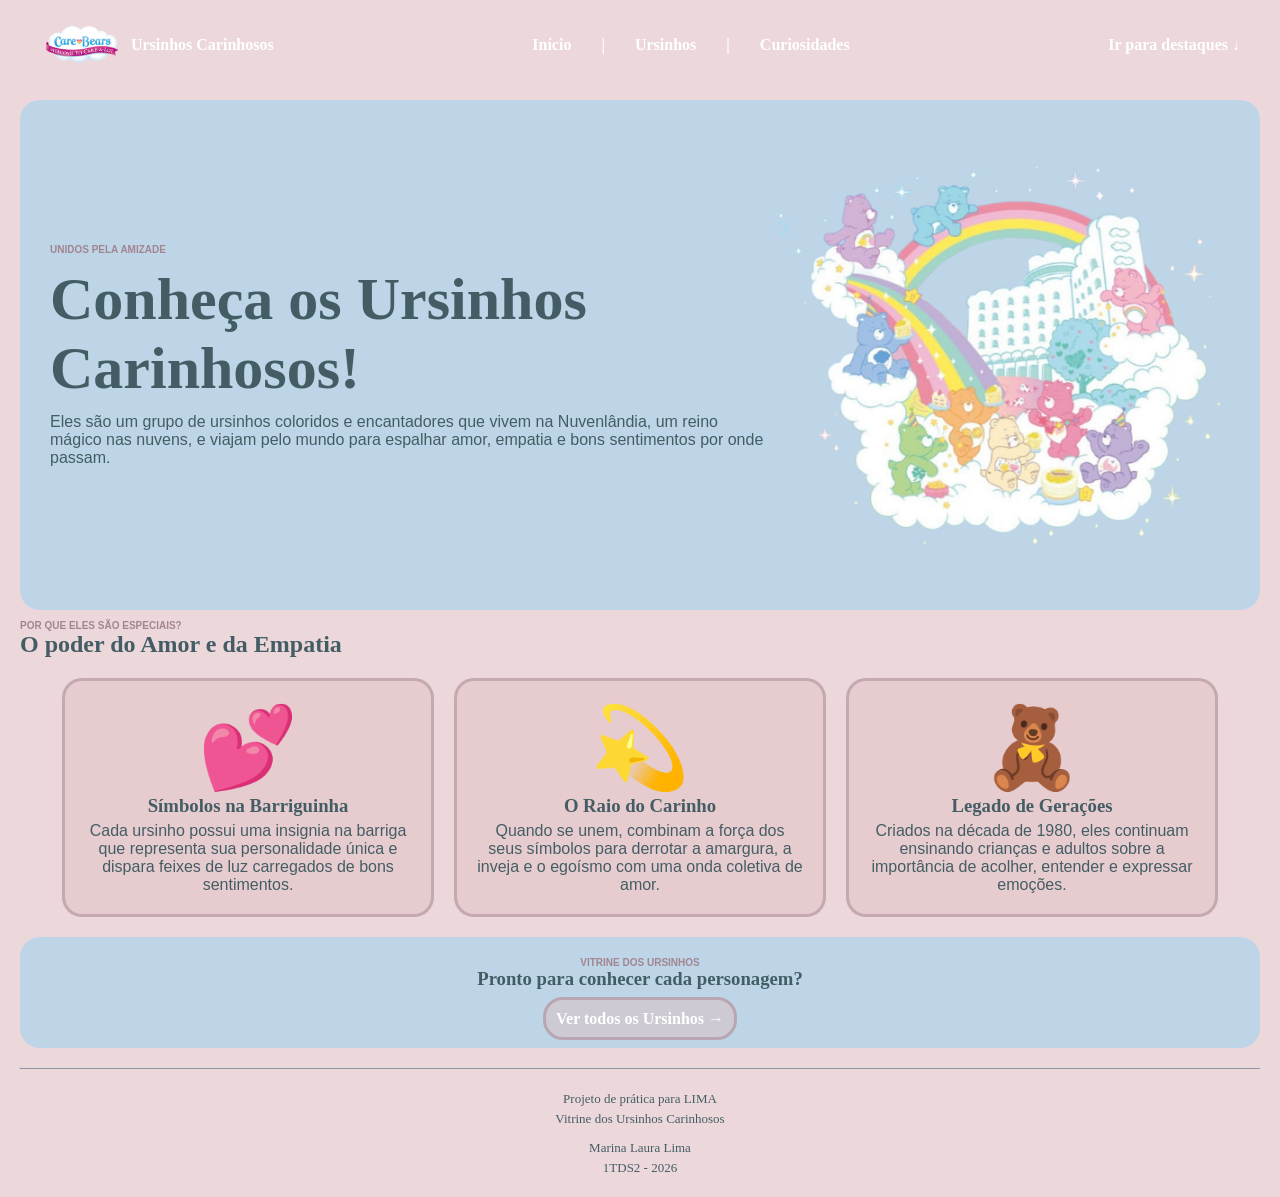
==== index.html @ b3a531c2 "feat: adiciona minissite com páginas de ursinhos e curiosidades incompletas" ====
<!DOCTYPE html>
<html lang="pt-BR">
    <head>
        <meta charset="UTF-8"/>
        <title>Vitrine dos Ursinhos Carinhosos</title>
        <link rel="stylesheet" href="css/style.css"/>
    </head>

    <body>
        <header>
            <section id="logo">
                <img src="assets/img/logo.png" alt="Logo dos Ursinhos Carinhosos"/>
                <p>Ursinhos Carinhosos</p>
            </section>
            <section id="opcoes">
                <a href="index.html">Início</a>
                <p>|</p>
                <a href="pages/ursinhos.html">Ursinhos</a>
                <p>|</p>
                <a href="pages/curiosidades.html">Curiosidades</a>
            </section>
            <section id="ir-para-destaques">
                <a href="#destaques">Ir para destaques ↓</a>
            </section>
        </header>

        <main>
            <section id="introducao">
                <article>
                    <p class="letras_pequenas">Unidos pela amizade</p>
                    <h1>Conheça os Ursinhos Carinhosos!</h1>
                    <p>Eles são um grupo de ursinhos coloridos e encantadores que vivem na Nuvenlândia, um reino mágico nas nuvens, e viajam pelo mundo para espalhar amor, empatia e bons sentimentos por onde passam.</p>
                </article>
                <img src="assets/img/icon.png" alt="Foto dos ursinhos carinhosos na Nuvenlândia"/>
            </section>
            <section id="destaques">
                <article>
                    <p class="letras_pequenas">Por que eles são especiais?</p>
                    <h2>O poder do Amor e da Empatia</h2>
                </article>
                <section id="motivos">
                    <article class="motivo">
                        <span class="emoji">💕</span>
                        <h3>Símbolos na Barriguinha</h3>
                        <p>Cada ursinho possui uma insignia na barriga que representa sua personalidade única e dispara feixes de luz carregados de bons sentimentos.</p>
                    </article>
                    <article class="motivo">
                        <span class="emoji">💫</span>
                        <h3>O Raio do Carinho</h3>
                        <p>Quando se unem, combinam a força dos seus símbolos para derrotar a amargura, a inveja e o egoísmo com uma onda coletiva de amor.</p>
                    </article>
                    <article class="motivo">
                        <span class="emoji">🧸</span>
                        <h3>Legado de Gerações</h3>
                        <p>Criados na década de 1980, eles continuam ensinando crianças e adultos sobre a importância de acolher, entender e expressar emoções.</p>
                    </article>
                </section>
            </section>
            <section id="ir-para-personagens">
                <p class="letras_pequenas">Vitrine dos Ursinhos</p>
                <h3>Pronto para conhecer cada personagem?</h3>
                <a href="pages/ursinhos.html">Ver todos os Ursinhos →</a>
            </section>
        </main>

        <footer>
            <hr>
            <p>Projeto de prática para LIMA</p>
            <p>Vitrine dos Ursinhos Carinhosos</p>
            <section id="identificacao">
                <p>Marina Laura Lima</p>
                <p>1TDS2 - 2026 </p>
            </section>
        </footer>
    </body>
</html>
---- css/style.css ----
* {
    padding: 0;
    margin: 0;
    box-sizing: border-box;
}

body {
    background-color: rgb(236, 216, 219);
    margin: 20px;
    font-family: Georgia, 'Times New Roman', Times, serif;
    color: rgb(68, 93, 100);
}

header {
    display: flex;
    justify-content: space-between;
    margin-left: 20px;
    margin-right: 20px;
    align-items: center;
}

a {
    text-decoration: none;
    color: rgb(255, 255, 255);
}

a:hover {
    color: rgb(163, 133, 145);
}

#logo {
    display: flex;
    align-items: center;
    font-weight: bold;
    color: rgb(255, 255, 255);
}

#logo img {
    height: 50px;
}

#opcoes {
    color: white;
    display: flex;
    gap: 30px;
    font-weight: bold;
}

#ir-para-destaques {
    font-weight: bold;
}

.letras_pequenas {
    font-family: 'Segoe UI', Tahoma, Geneva, Verdana, sans-serif;
    font-weight: bold;
    text-transform: uppercase;
    font-size: x-small;
    color: rgb(163, 133, 145);
}

#introducao {
    background-color: rgba(170, 212, 236, 0.7);
    border-radius: 20px;
    padding: 30px;
    display: flex;
    justify-content: space-between;
    align-items: center;
    gap: 10px;
    margin-top: 30px;
    margin-bottom: 10px;
}

#introducao h1 {
    font-size: 60px;
    margin-top: 10px;
    margin-bottom: 10px;
}

#introducao p {
    font-family: 'Segoe UI', Tahoma, Geneva, Verdana, sans-serif;
}

#introducao img {
    width: 450px;
    height: 450px;
}

#galeria {
    padding: 20px;
}

#galeria h3 {
    font-size: 40px;
}

#motivos {
    display: flex;
    flex-wrap: wrap;
    justify-content: center;
    gap: 20px;
    margin-top: 20px;
    margin-bottom: 20px;
}

.motivo {
    width: 30%;
    flex-direction: row;
    justify-content: center;
    align-items: center;
    background-color: rgb(223, 192, 196, 0.5);
    border-radius: 20px;
    border-style: solid;
    border-color: rgb(163, 133, 145, 0.5);
    padding: 20px;
    text-align: center;
}

.emoji {
    font-size: 80px;
}

.motivo p {
    font-family: 'Segoe UI', Tahoma, Geneva, Verdana, sans-serif;
    margin-top: 5px;
}

#ir-para-personagens {
    text-align: center;
    background-color: rgba(170, 212, 236, 0.7);
    border-radius: 20px;
    padding:20px;
    margin-bottom: 20px;
}

#ir-para-personagens h3 {
    margin-bottom: 20px;
}

#ir-para-personagens a {
    font-weight: bold;
    color: rgb(255, 255, 255);
    background-color: rgb(223, 192, 196, 0.5);
    padding: 10px;
    border-radius: 20px;
    border-style: solid;
    border-color: rgb(163, 133, 145, 0.5)
}

#ir-para-personagens a:hover {
    color: rgb(163, 133, 145);
}



footer {
    text-align: center;
    font-size: small;
    line-height: 1.5;
}

footer hr {
    margin-bottom: 20px;
    border-top: none;
    border-width: 1px;
    border-color: rgba(98, 125, 141, 0.7);
}

#identificacao {
    margin-top: 10px;
}
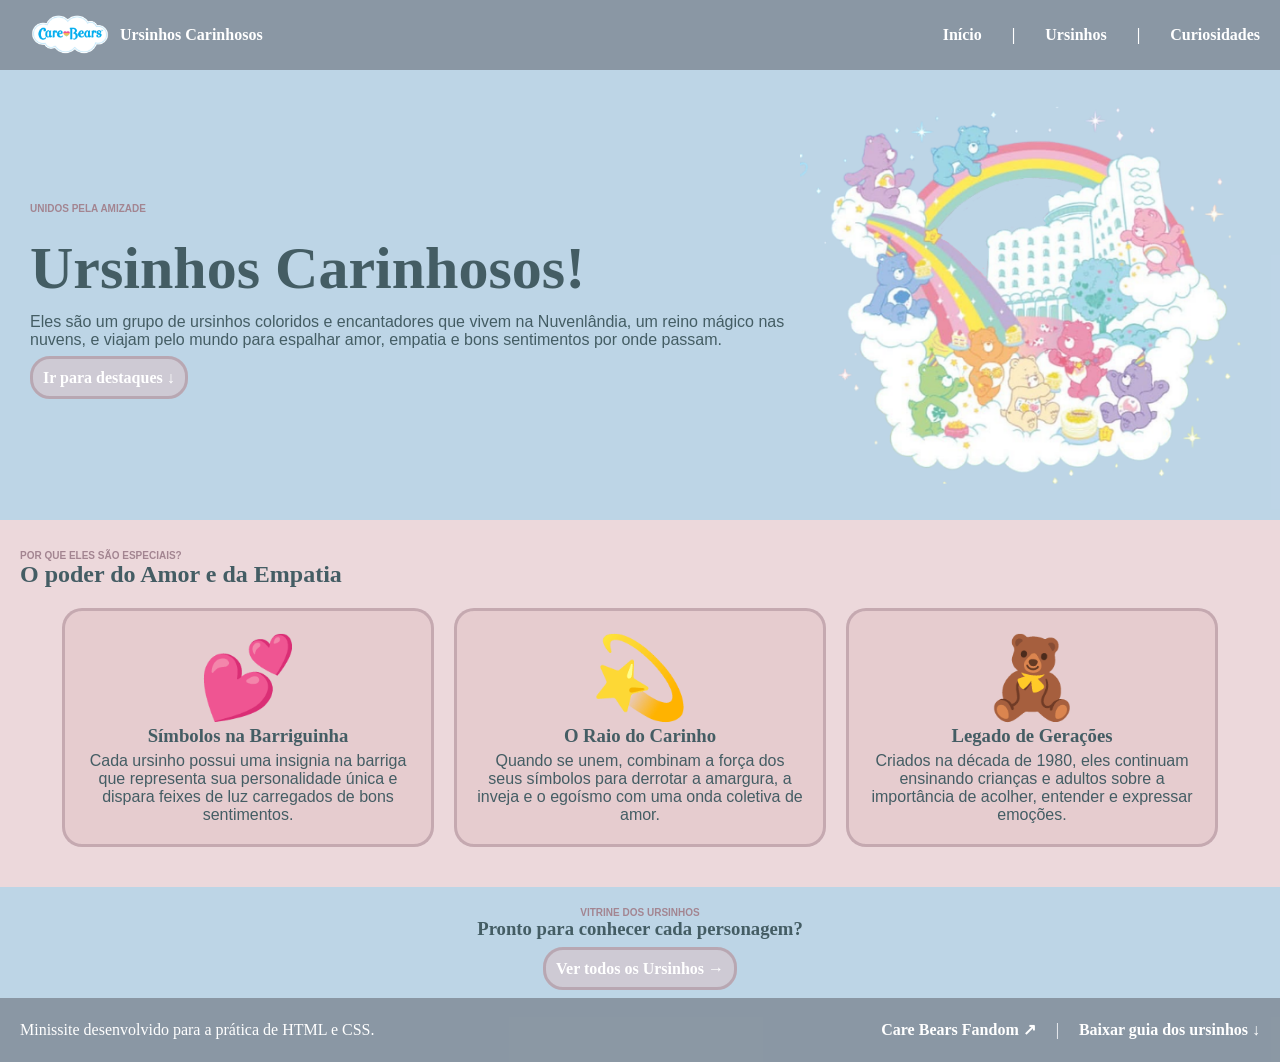
==== commit 66ed8ed4: "feat: adiciona página de ursinhos completa e muda estilo" ====
--- a/index.html
+++ b/index.html
@@ -19,17 +19,15 @@
                 <p>|</p>
                 <a href="pages/curiosidades.html">Curiosidades</a>
             </section>
-            <section id="ir-para-destaques">
-                <a href="#destaques">Ir para destaques ↓</a>
-            </section>
         </header>
 
         <main>
             <section id="introducao">
                 <article>
                     <p class="letras_pequenas">Unidos pela amizade</p>
-                    <h1>Conheça os Ursinhos Carinhosos!</h1>
+                    <h1>Ursinhos Carinhosos!</h1>
                     <p>Eles são um grupo de ursinhos coloridos e encantadores que vivem na Nuvenlândia, um reino mágico nas nuvens, e viajam pelo mundo para espalhar amor, empatia e bons sentimentos por onde passam.</p>
+                    <span id="ir-para-destaques"><a href="#destaques">Ir para destaques ↓</a></span>
                 </article>
                 <img src="assets/img/icon.png" alt="Foto dos ursinhos carinhosos na Nuvenlândia"/>
             </section>
@@ -64,12 +62,13 @@
         </main>
 
         <footer>
-            <hr>
-            <p>Projeto de prática para LIMA</p>
-            <p>Vitrine dos Ursinhos Carinhosos</p>
-            <section id="identificacao">
-                <p>Marina Laura Lima</p>
-                <p>1TDS2 - 2026 </p>
+            <section>
+                <p>Minissite desenvolvido para a prática de HTML e CSS.</p>
+            </section>
+            <section id="links-rodape">
+                <span class="link"><a href="https://carebears.fandom.com/wiki/Care_Bears" target="_blank" rel="noreferrer">Care Bears Fandom ↗</a></span>
+                <p>|</p>
+                <span class="link"><a href="">Baixar guia dos ursinhos ↓</a></span>
             </section>
         </footer>
     </body>
--- a/css/style.css
+++ b/css/style.css
@@ -6,16 +6,17 @@
 
 body {
     background-color: rgb(236, 216, 219);
-    margin: 20px;
     font-family: Georgia, 'Times New Roman', Times, serif;
     color: rgb(68, 93, 100);
 }
 
 header {
+    background-color: rgba(98, 125, 141, 0.7);
+    padding: 10px;
     display: flex;
     justify-content: space-between;
-    margin-left: 20px;
-    margin-right: 20px;
+    padding-left: 20px;
+    padding-right: 20px;
     align-items: center;
 }
 
@@ -25,7 +26,7 @@
 }
 
 a:hover {
-    color: rgb(163, 133, 145);
+    color: rgb(68, 93, 100);
 }
 
 #logo {
@@ -46,10 +47,6 @@
     font-weight: bold;
 }
 
-#ir-para-destaques {
-    font-weight: bold;
-}
-
 .letras_pequenas {
     font-family: 'Segoe UI', Tahoma, Geneva, Verdana, sans-serif;
     font-weight: bold;
@@ -60,13 +57,12 @@
 
 #introducao {
     background-color: rgba(170, 212, 236, 0.7);
-    border-radius: 20px;
-    padding: 30px;
+    padding-left: 30px;
+    padding-right: 30px;
     display: flex;
     justify-content: space-between;
     align-items: center;
     gap: 10px;
-    margin-top: 30px;
     margin-bottom: 10px;
 }
 
@@ -78,6 +74,20 @@
 
 #introducao p {
     font-family: 'Segoe UI', Tahoma, Geneva, Verdana, sans-serif;
+    margin-bottom: 20px;
+}
+
+#ir-para-destaques {
+    padding: 10px;
+    background-color: rgb(223, 192, 196, 0.5);
+    border-radius: 20px;
+    border-style: solid;
+    border-color: rgb(163, 133, 145, 0.5);
+    font-weight: bold;
+}
+
+#ir-para-destaques a:hover {
+    color: rgb(163, 133, 145);
 }
 
 #introducao img {
@@ -85,12 +95,8 @@
     height: 450px;
 }
 
-#galeria {
+#destaques {
     padding: 20px;
-}
-
-#galeria h3 {
-    font-size: 40px;
 }
 
 #motivos {
@@ -127,9 +133,7 @@
 #ir-para-personagens {
     text-align: center;
     background-color: rgba(170, 212, 236, 0.7);
-    border-radius: 20px;
     padding:20px;
-    margin-bottom: 20px;
 }
 
 #ir-para-personagens h3 {
@@ -138,7 +142,6 @@
 
 #ir-para-personagens a {
     font-weight: bold;
-    color: rgb(255, 255, 255);
     background-color: rgb(223, 192, 196, 0.5);
     padding: 10px;
     border-radius: 20px;
@@ -150,21 +153,21 @@
     color: rgb(163, 133, 145);
 }
 
-
-
 footer {
-    text-align: center;
-    font-size: small;
+    display: flex;
+    justify-content: space-between;
+    background-color: rgba(98, 125, 141, 0.7);
+    color: white;
+    align-items: center;
     line-height: 1.5;
+    padding: 20px;
 }
 
-footer hr {
-    margin-bottom: 20px;
-    border-top: none;
-    border-width: 1px;
-    border-color: rgba(98, 125, 141, 0.7);
+#links-rodape {
+    display: flex;
+    gap: 20px
 }
 
-#identificacao {
-    margin-top: 10px;
+.link {
+    font-weight: bold;
 }
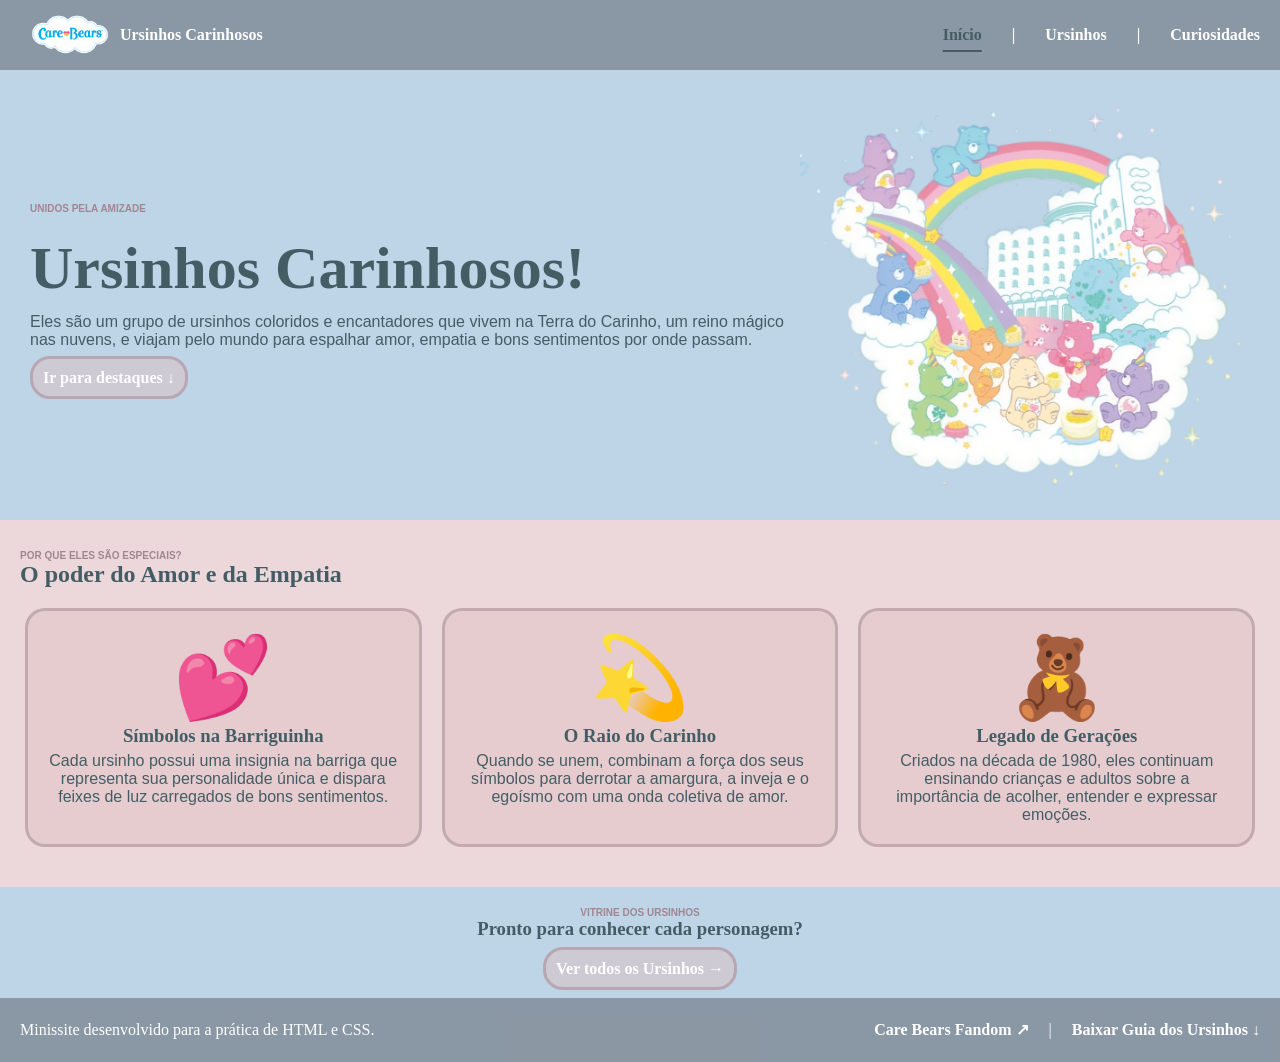
==== commit db28b8ef: "feat: adiciona página de curiosidades" ====
--- a/index.html
+++ b/index.html
@@ -2,7 +2,7 @@
 <html lang="pt-BR">
     <head>
         <meta charset="UTF-8"/>
-        <title>Vitrine dos Ursinhos Carinhosos</title>
+        <title>Vitrine dos Ursinhos Carinhosos - Início</title>
         <link rel="stylesheet" href="css/style.css"/>
     </head>
 
@@ -13,11 +13,11 @@
                 <p>Ursinhos Carinhosos</p>
             </section>
             <section id="opcoes">
-                <a href="index.html">Início</a>
+                <span id="opcao-inicio"><a href="index.html">Início</a></span>
                 <p>|</p>
-                <a href="pages/ursinhos.html">Ursinhos</a>
+                <span id="opcao-ursinhos"><a href="pages/ursinhos.html">Ursinhos</a></span>
                 <p>|</p>
-                <a href="pages/curiosidades.html">Curiosidades</a>
+                <span id="opcao-curiosidades"><a href="pages/curiosidades.html">Curiosidades</a></span>
             </section>
         </header>
 
@@ -26,7 +26,7 @@
                 <article>
                     <p class="letras_pequenas">Unidos pela amizade</p>
                     <h1>Ursinhos Carinhosos!</h1>
-                    <p>Eles são um grupo de ursinhos coloridos e encantadores que vivem na Nuvenlândia, um reino mágico nas nuvens, e viajam pelo mundo para espalhar amor, empatia e bons sentimentos por onde passam.</p>
+                    <p>Eles são um grupo de ursinhos coloridos e encantadores que vivem na Terra do Carinho, um reino mágico nas nuvens, e viajam pelo mundo para espalhar amor, empatia e bons sentimentos por onde passam.</p>
                     <span id="ir-para-destaques"><a href="#destaques">Ir para destaques ↓</a></span>
                 </article>
                 <img src="assets/img/icon.png" alt="Foto dos ursinhos carinhosos na Nuvenlândia"/>
@@ -68,7 +68,7 @@
             <section id="links-rodape">
                 <span class="link"><a href="https://carebears.fandom.com/wiki/Care_Bears" target="_blank" rel="noreferrer">Care Bears Fandom ↗</a></span>
                 <p>|</p>
-                <span class="link"><a href="">Baixar guia dos ursinhos ↓</a></span>
+                <span class="link"><a href="assets/files/guia_ursinhos_carinhosos.txt" download>Baixar Guia dos Ursinhos ↓</a></span>
             </section>
         </footer>
     </body>
--- a/css/style.css
+++ b/css/style.css
@@ -45,6 +45,13 @@
     display: flex;
     gap: 30px;
     font-weight: bold;
+}
+
+#opcao-inicio a{
+    color: rgb(68, 93, 100);
+    text-decoration: underline;
+    text-decoration-thickness: 2px;
+    text-underline-offset: 10px;
 }
 
 .letras_pequenas {
@@ -109,7 +116,7 @@
 }
 
 .motivo {
-    width: 30%;
+    width: 32%;
     flex-direction: row;
     justify-content: center;
     align-items: center;
